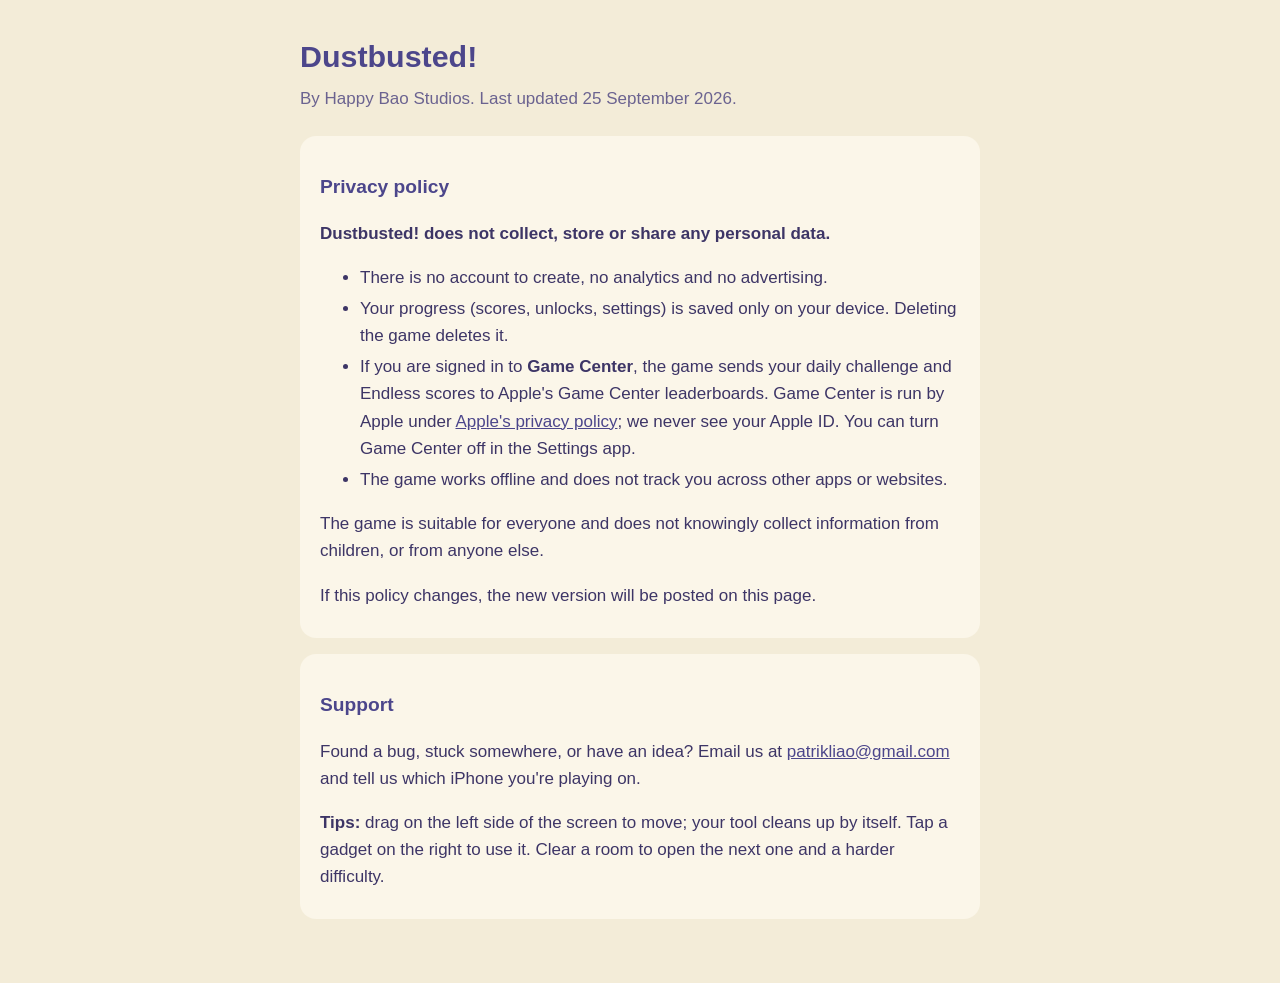
==== dustbusted/index.html @ 56b7d8d7 "Add the Happy Bao Studios site with Dustbusted! support and privacy pages Co-Authored-By: Claude Opu" ====
<!DOCTYPE html>
<html lang="en">
<head>
<meta charset="utf-8">
<meta name="viewport" content="width=device-width, initial-scale=1">
<title>Dustbusted! Privacy and Support</title>
<style>
  :root {
    --bg: #f3ecd8;
    --card: #fbf6e9;
    --text: #3d3566;
    --muted: #6b6390;
    --accent: #4c468b;
  }
  @media (prefers-color-scheme: dark) {
    :root {
      --bg: #1f1c33;
      --card: #2a2645;
      --text: #efe9d6;
      --muted: #bdb5d9;
      --accent: #b8aef0;
    }
  }
  body {
    margin: 0;
    background: var(--bg);
    color: var(--text);
    font: 17px/1.6 -apple-system, BlinkMacSystemFont, "Segoe UI", Roboto, sans-serif;
  }
  main {
    max-width: 680px;
    margin: 0 auto;
    padding: 32px 16px 48px;
  }
  h1 { color: var(--accent); font-size: 1.9rem; margin: 0 0 4px; }
  h2 { color: var(--accent); font-size: 1.2rem; margin: 32px 0 8px; }
  .byline { color: var(--muted); margin: 0 0 24px; }
  section {
    background: var(--card);
    border-radius: 16px;
    padding: 4px 20px 12px;
    margin-bottom: 16px;
  }
  a { color: var(--accent); }
  li { margin: 4px 0; }
</style>
</head>
<body>
<main>
  <h1>Dustbusted!</h1>
  <p class="byline">By Happy Bao Studios. Last updated 25 September 2026.</p>

  <section id="privacy">
    <h2>Privacy policy</h2>
    <p><strong>Dustbusted! does not collect, store or share any personal data.</strong></p>
    <ul>
      <li>There is no account to create, no analytics and no advertising.</li>
      <li>Your progress (scores, unlocks, settings) is saved only on your device.
        Deleting the game deletes it.</li>
      <li>If you are signed in to <strong>Game Center</strong>, the game sends your
        daily challenge and Endless scores to Apple's Game Center leaderboards.
        Game Center is run by Apple under
        <a href="https://www.apple.com/legal/privacy/">Apple's privacy policy</a>;
        we never see your Apple ID. You can turn Game Center off in the Settings app.</li>
      <li>The game works offline and does not track you across other apps or websites.</li>
    </ul>
    <p>The game is suitable for everyone and does not knowingly collect
      information from children, or from anyone else.</p>
    <p>If this policy changes, the new version will be posted on this page.</p>
  </section>

  <section id="support">
    <h2>Support</h2>
    <p>Found a bug, stuck somewhere, or have an idea? Email us at
      <a href="mailto:patrikliao@gmail.com">patrikliao@gmail.com</a> and tell us which
      iPhone you're playing on.</p>
    <p><strong>Tips:</strong> drag on the left side of the screen to move; your
      tool cleans up by itself. Tap a gadget on the right to use it. Clear a room
      to open the next one and a harder difficulty.</p>
  </section>
</main>
</body>
</html>
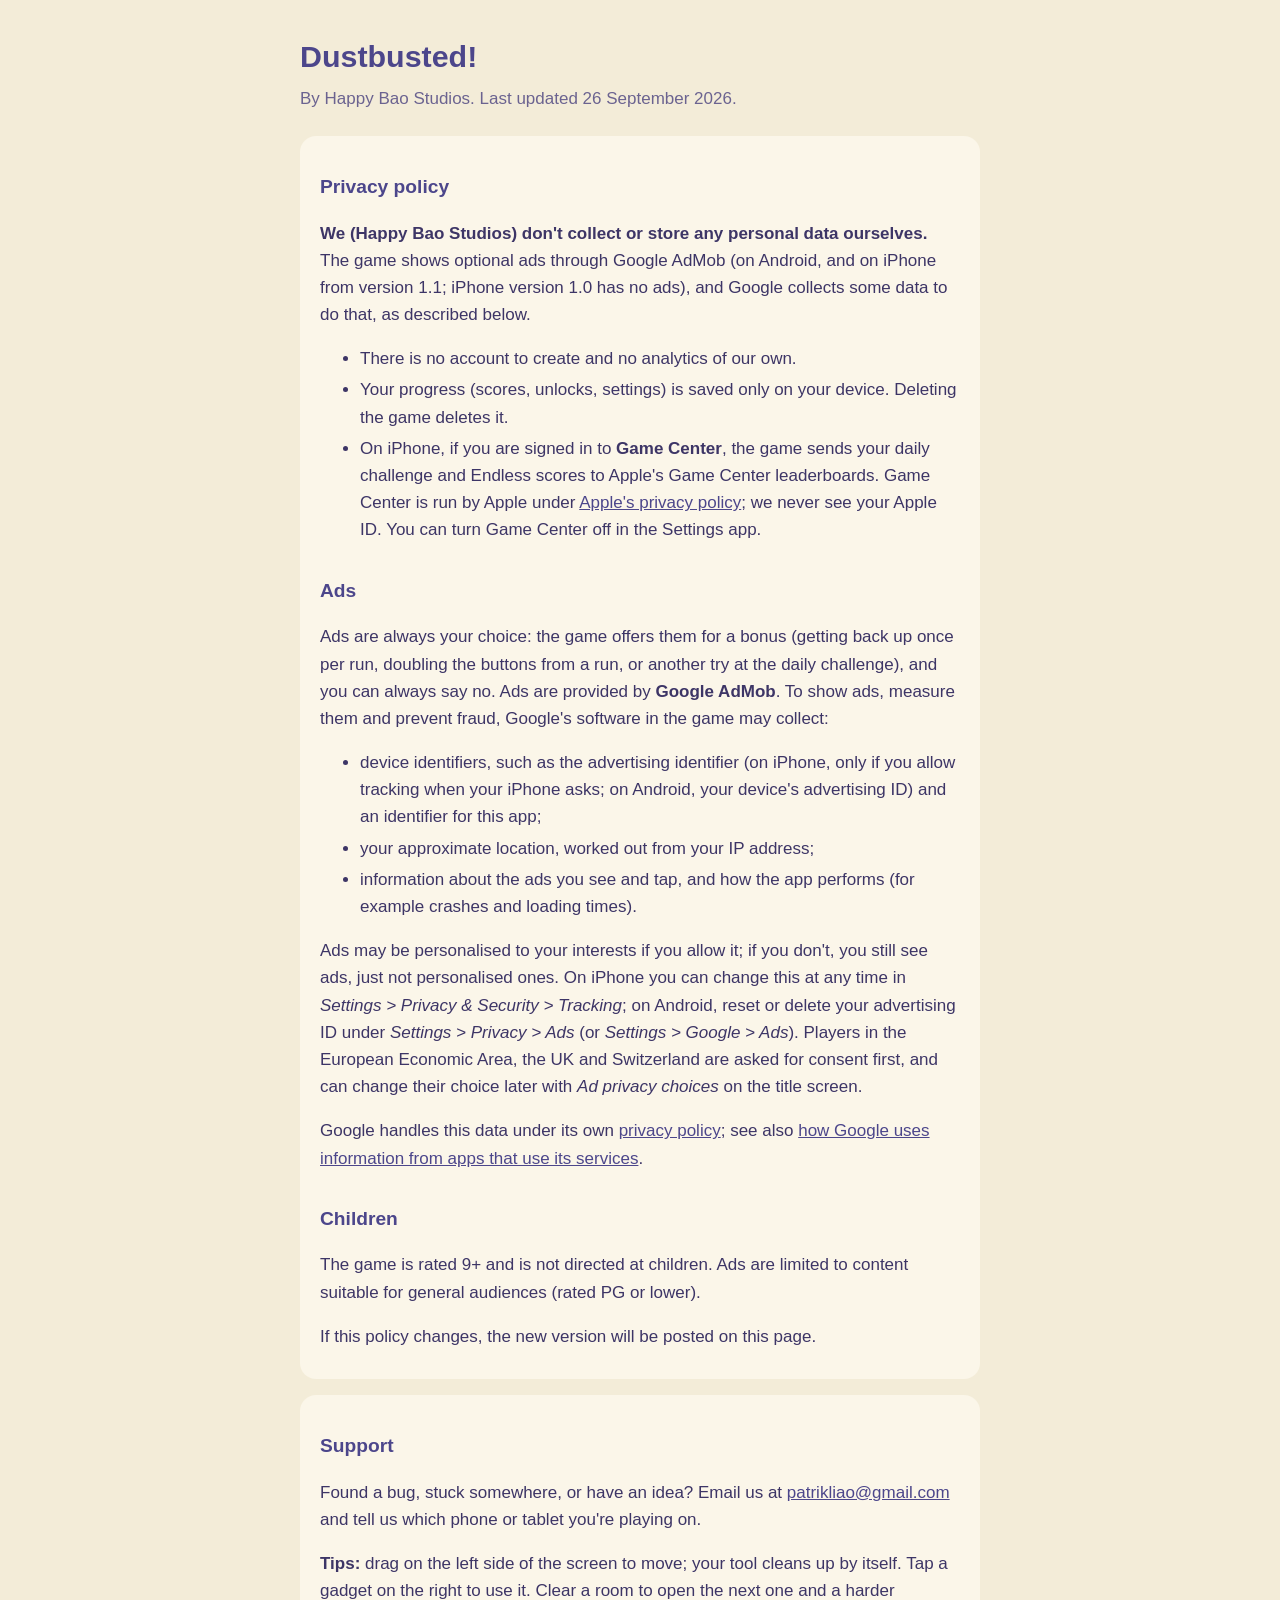
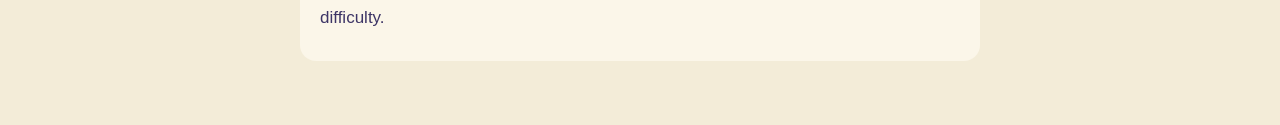
==== commit 1368fd3f: "Dustbusted! privacy policy: optional AdMob ads on Android and iPhone 1.1 Co-Authored-By: Claude Opus" ====
--- a/dustbusted/index.html
+++ b/dustbusted/index.html
@@ -48,24 +48,55 @@
 <body>
 <main>
   <h1>Dustbusted!</h1>
-  <p class="byline">By Happy Bao Studios. Last updated 25 September 2026.</p>
+  <p class="byline">By Happy Bao Studios. Last updated 26 September 2026.</p>
 
   <section id="privacy">
     <h2>Privacy policy</h2>
-    <p><strong>Dustbusted! does not collect, store or share any personal data.</strong></p>
+    <p><strong>We (Happy Bao Studios) don't collect or store any personal data
+      ourselves.</strong> The game shows optional ads through Google AdMob (on
+      Android, and on iPhone from version 1.1; iPhone version 1.0 has no ads),
+      and Google collects some data to do that, as described below.</p>
     <ul>
-      <li>There is no account to create, no analytics and no advertising.</li>
+      <li>There is no account to create and no analytics of our own.</li>
       <li>Your progress (scores, unlocks, settings) is saved only on your device.
         Deleting the game deletes it.</li>
-      <li>If you are signed in to <strong>Game Center</strong>, the game sends your
+      <li>On iPhone, if you are signed in to <strong>Game Center</strong>, the game sends your
         daily challenge and Endless scores to Apple's Game Center leaderboards.
         Game Center is run by Apple under
         <a href="https://www.apple.com/legal/privacy/">Apple's privacy policy</a>;
         we never see your Apple ID. You can turn Game Center off in the Settings app.</li>
-      <li>The game works offline and does not track you across other apps or websites.</li>
     </ul>
-    <p>The game is suitable for everyone and does not knowingly collect
-      information from children, or from anyone else.</p>
+
+    <h2>Ads</h2>
+    <p>Ads are always your choice: the game offers them for a bonus (getting back
+      up once per run, doubling the buttons from a run, or another try at the
+      daily challenge), and you can always say no. Ads are provided by
+      <strong>Google AdMob</strong>. To show ads, measure them and prevent fraud,
+      Google's software in the game may collect:</p>
+    <ul>
+      <li>device identifiers, such as the advertising identifier (on iPhone, only
+        if you allow tracking when your iPhone asks; on Android, your device's
+        advertising ID) and an identifier for this app;</li>
+      <li>your approximate location, worked out from your IP address;</li>
+      <li>information about the ads you see and tap, and how the app performs
+        (for example crashes and loading times).</li>
+    </ul>
+    <p>Ads may be personalised to your interests if you allow it; if you don't,
+      you still see ads, just not personalised ones. On iPhone you can change this
+      at any time in <em>Settings &gt; Privacy &amp; Security &gt; Tracking</em>; on
+      Android, reset or delete your advertising ID under <em>Settings &gt; Privacy
+      &gt; Ads</em> (or <em>Settings &gt; Google &gt; Ads</em>).
+      Players in the European Economic Area, the UK and Switzerland are asked for
+      consent first, and can change their choice later with <em>Ad privacy
+      choices</em> on the title screen.</p>
+    <p>Google handles this data under its own
+      <a href="https://policies.google.com/privacy">privacy policy</a>; see also
+      <a href="https://policies.google.com/technologies/partner-sites">how Google
+      uses information from apps that use its services</a>.</p>
+
+    <h2>Children</h2>
+    <p>The game is rated 9+ and is not directed at children. Ads are limited to
+      content suitable for general audiences (rated PG or lower).</p>
     <p>If this policy changes, the new version will be posted on this page.</p>
   </section>
 
@@ -73,7 +104,7 @@
     <h2>Support</h2>
     <p>Found a bug, stuck somewhere, or have an idea? Email us at
       <a href="mailto:patrikliao@gmail.com">patrikliao@gmail.com</a> and tell us which
-      iPhone you're playing on.</p>
+      phone or tablet you're playing on.</p>
     <p><strong>Tips:</strong> drag on the left side of the screen to move; your
       tool cleans up by itself. Tap a gadget on the right to use it. Clear a room
       to open the next one and a harder difficulty.</p>
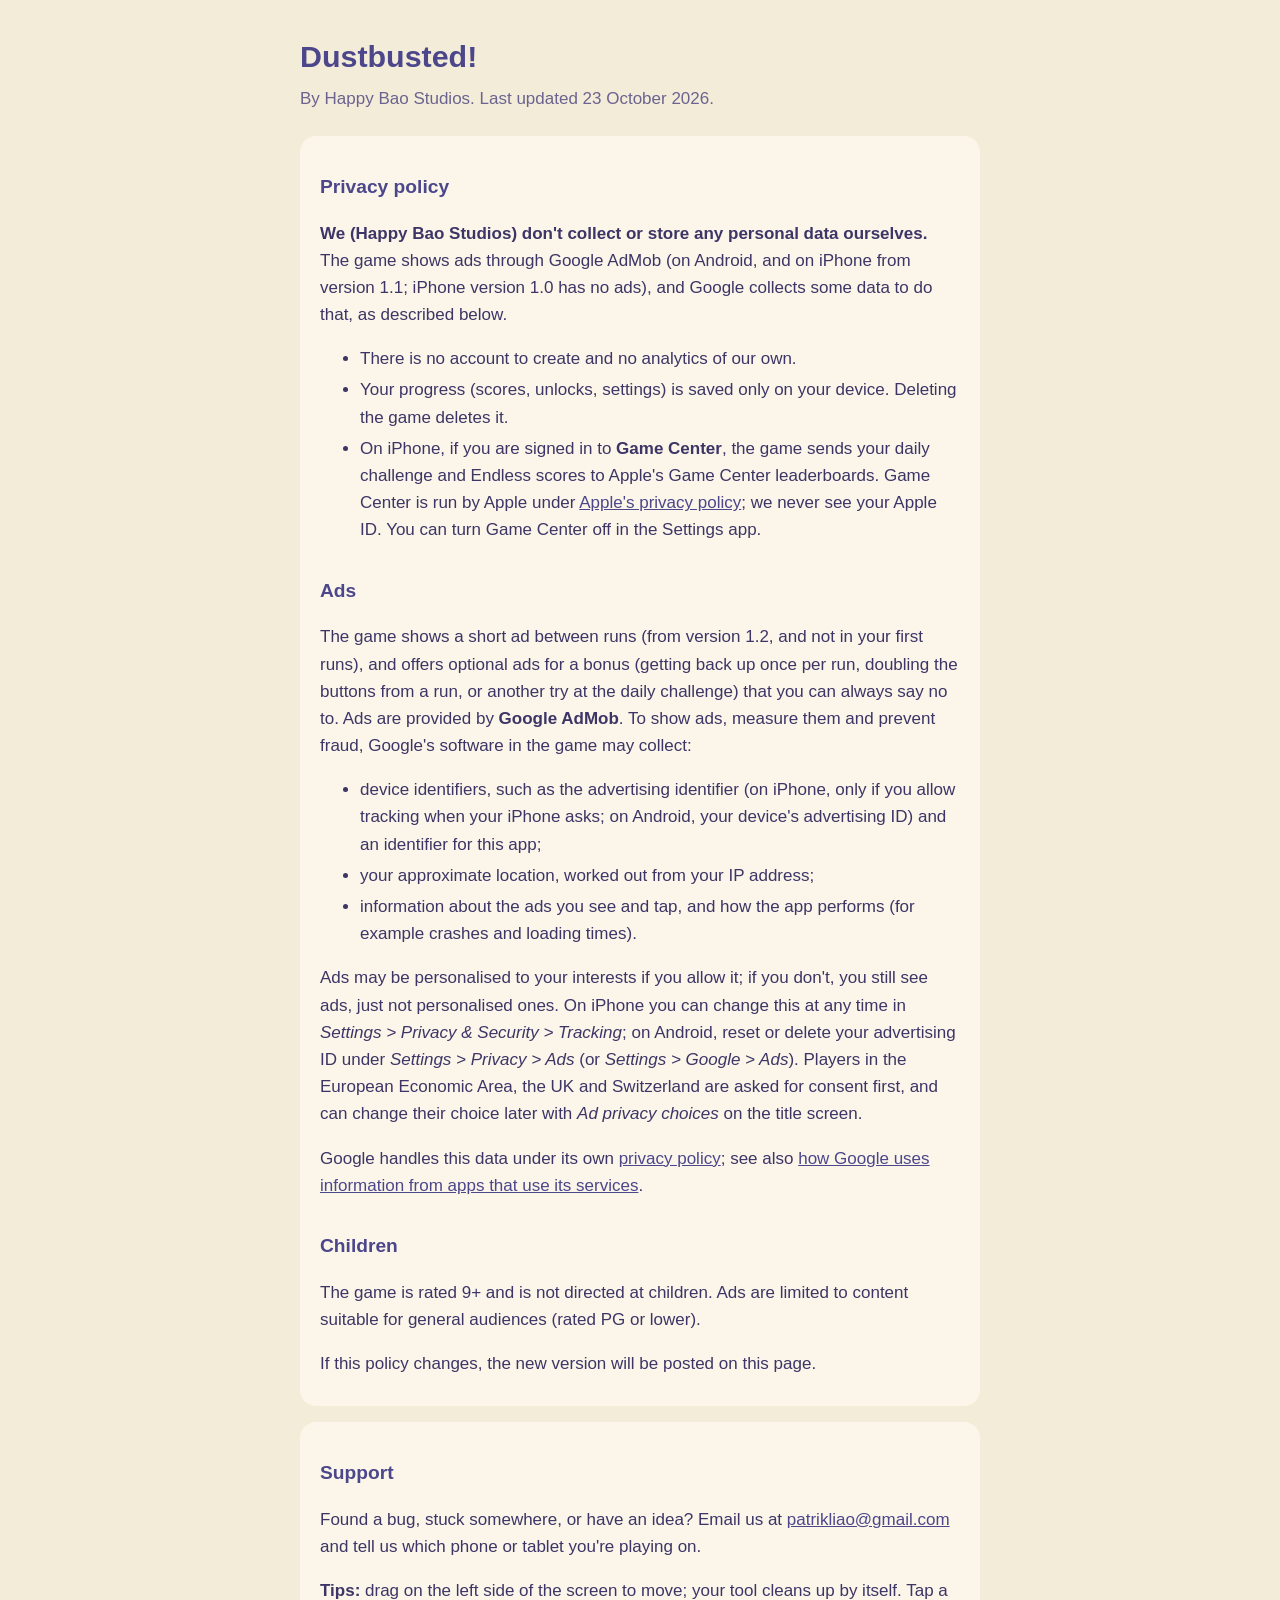
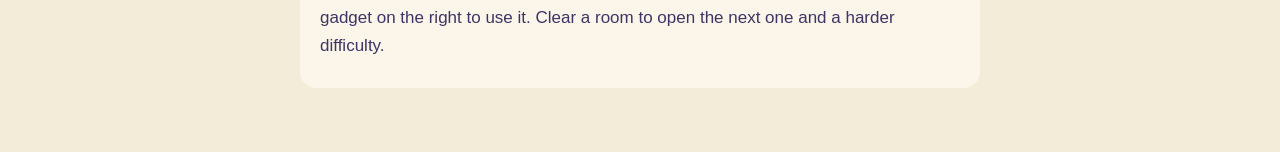
==== commit 1420ab3f: "Dustbusted! privacy policy: a short ad between runs from 1.2 Co-Authored-By: Claude Opus 5.5 <norepl" ====
--- a/dustbusted/index.html
+++ b/dustbusted/index.html
@@ -48,12 +48,12 @@
 <body>
 <main>
   <h1>Dustbusted!</h1>
-  <p class="byline">By Happy Bao Studios. Last updated 26 September 2026.</p>
+  <p class="byline">By Happy Bao Studios. Last updated 23 October 2026.</p>
 
   <section id="privacy">
     <h2>Privacy policy</h2>
     <p><strong>We (Happy Bao Studios) don't collect or store any personal data
-      ourselves.</strong> The game shows optional ads through Google AdMob (on
+      ourselves.</strong> The game shows ads through Google AdMob (on
       Android, and on iPhone from version 1.1; iPhone version 1.0 has no ads),
       and Google collects some data to do that, as described below.</p>
     <ul>
@@ -68,9 +68,10 @@
     </ul>
 
     <h2>Ads</h2>
-    <p>Ads are always your choice: the game offers them for a bonus (getting back
-      up once per run, doubling the buttons from a run, or another try at the
-      daily challenge), and you can always say no. Ads are provided by
+    <p>The game shows a short ad between runs (from version 1.2, and not in
+      your first runs), and offers optional ads for a bonus (getting back up once
+      per run, doubling the buttons from a run, or another try at the daily
+      challenge) that you can always say no to. Ads are provided by
       <strong>Google AdMob</strong>. To show ads, measure them and prevent fraud,
       Google's software in the game may collect:</p>
     <ul>
